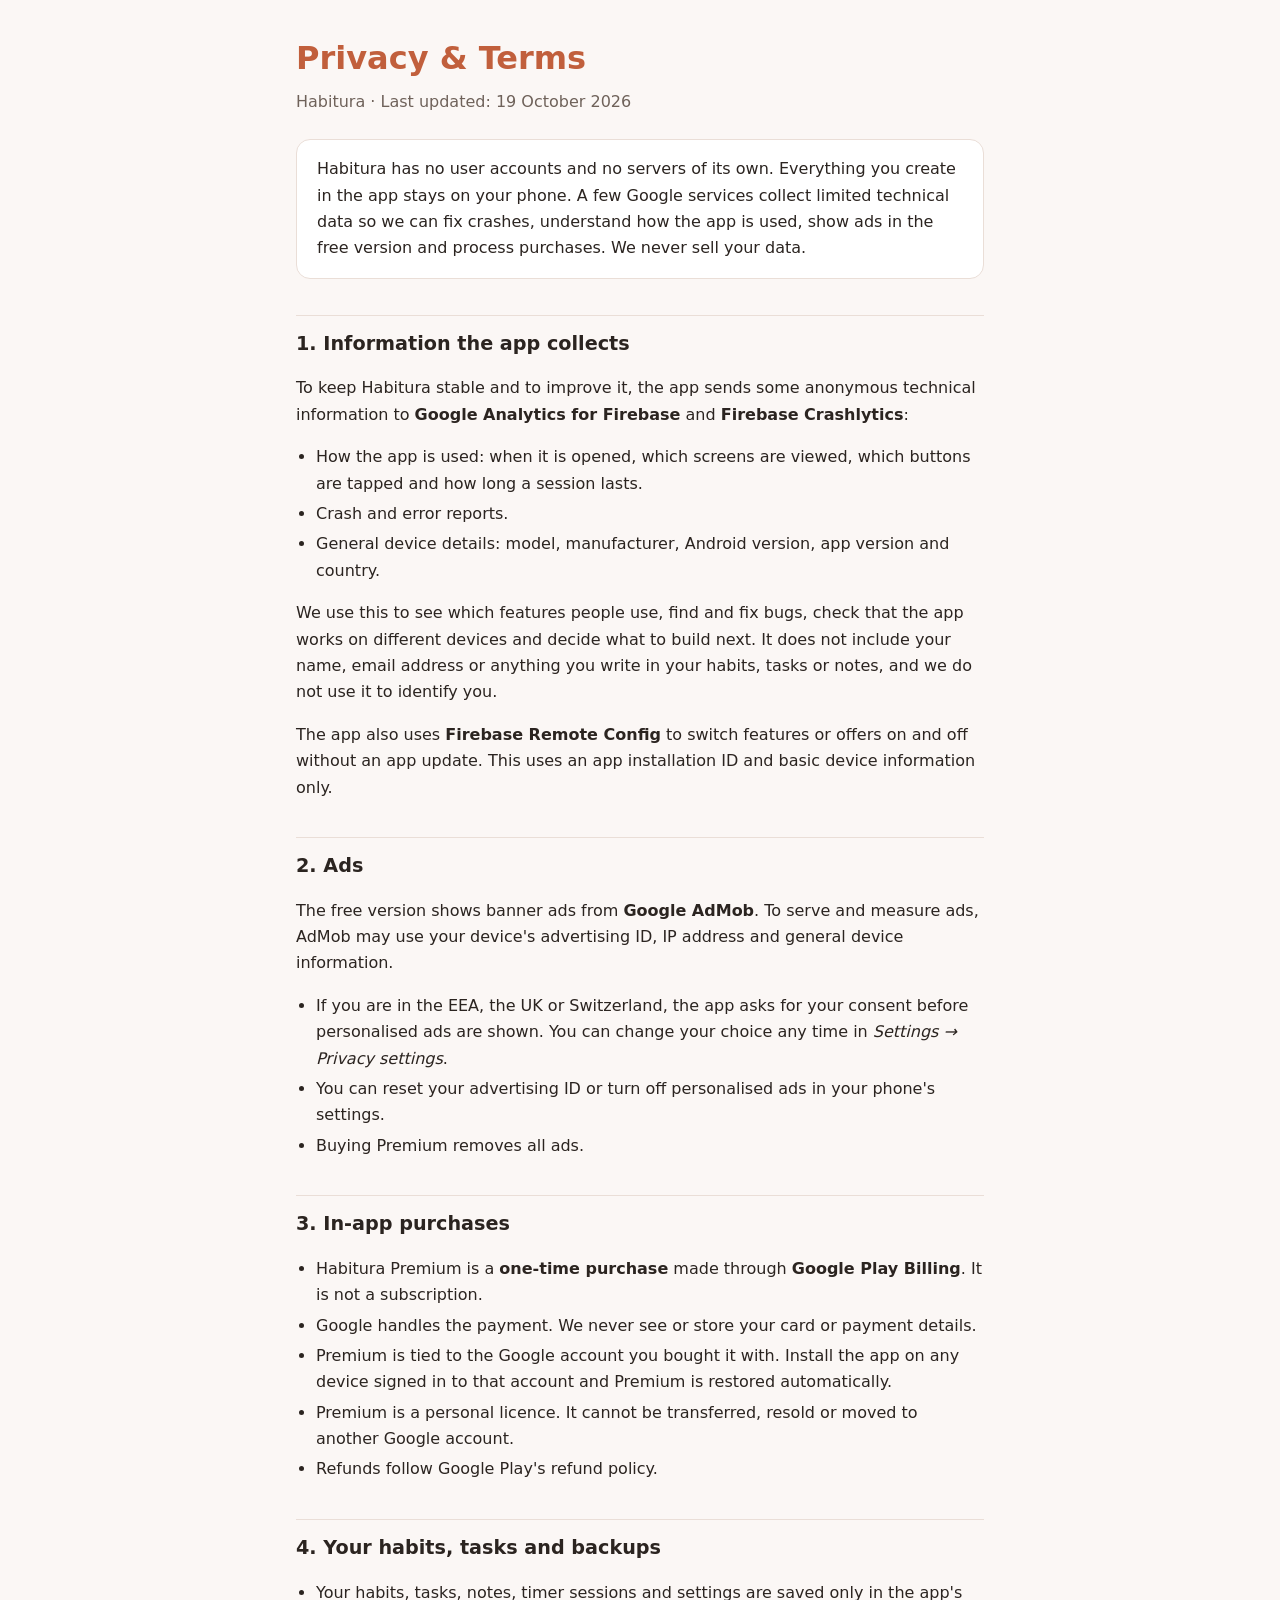
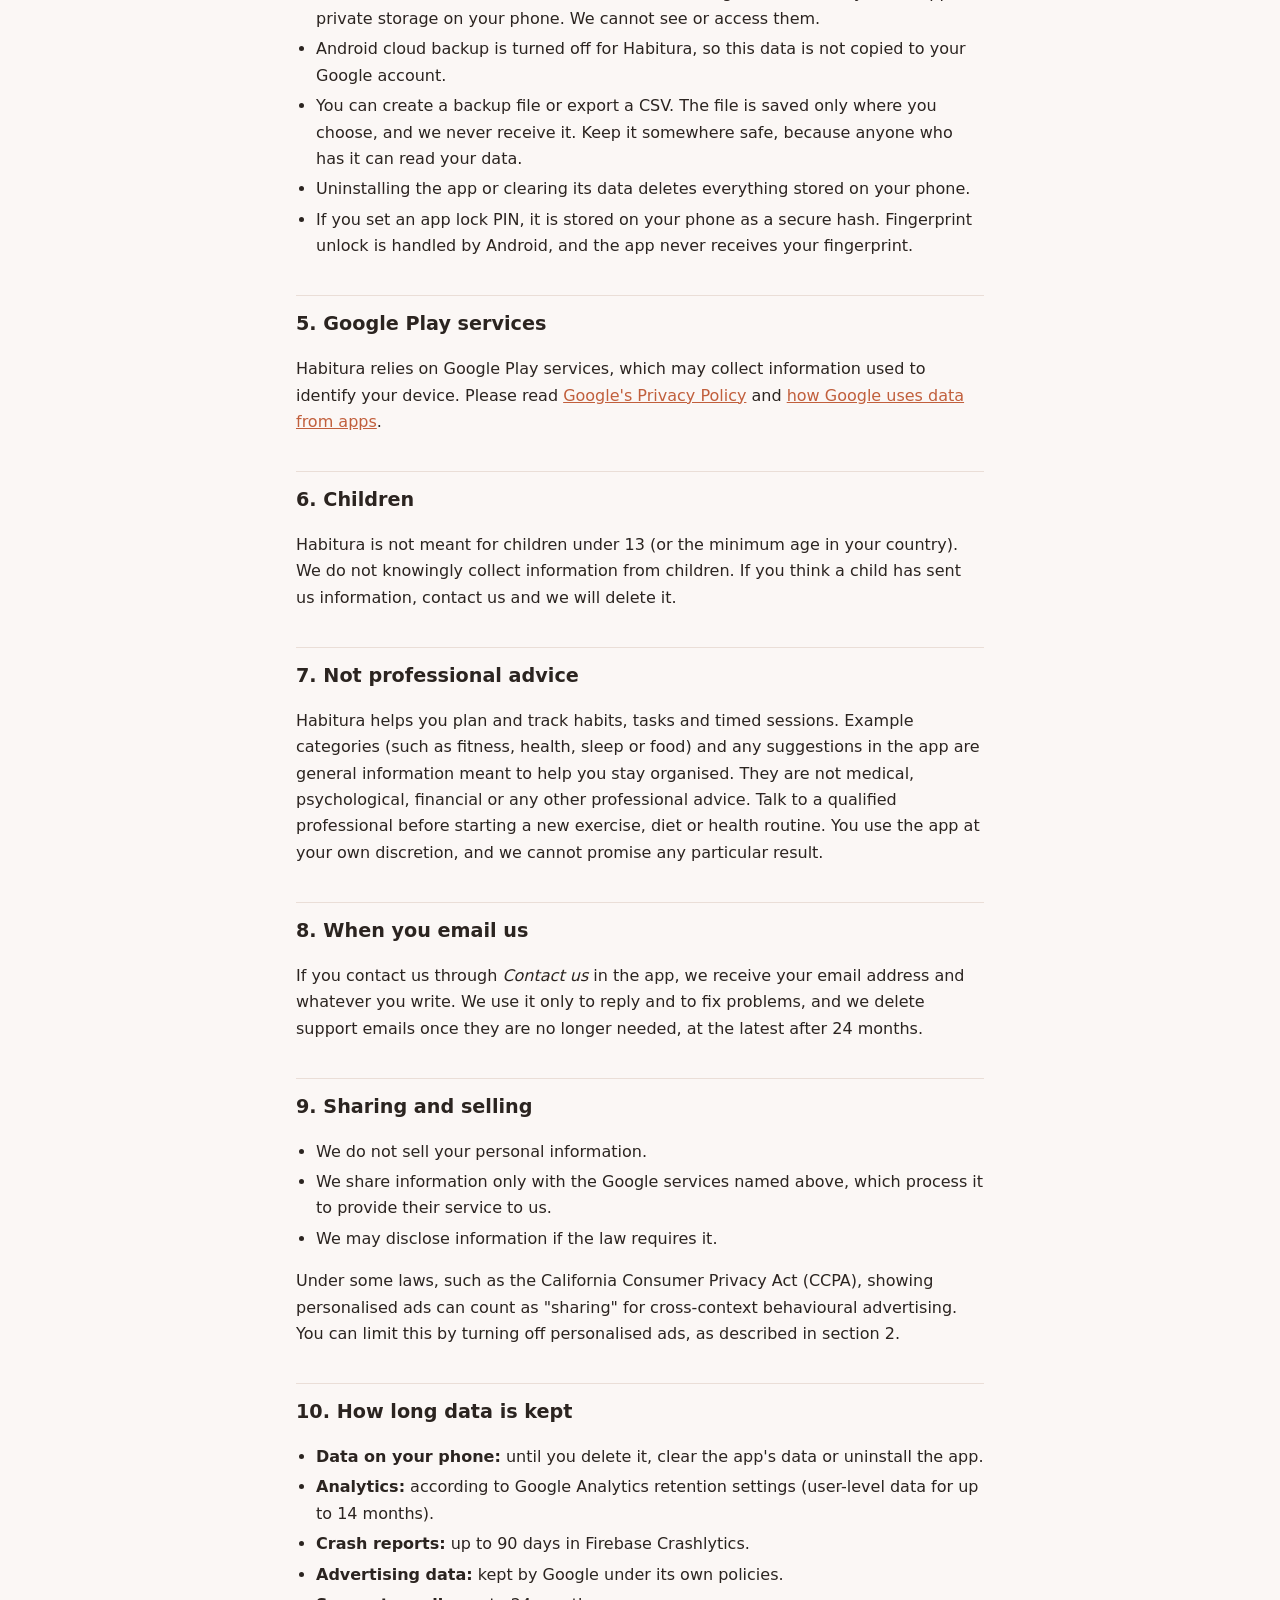
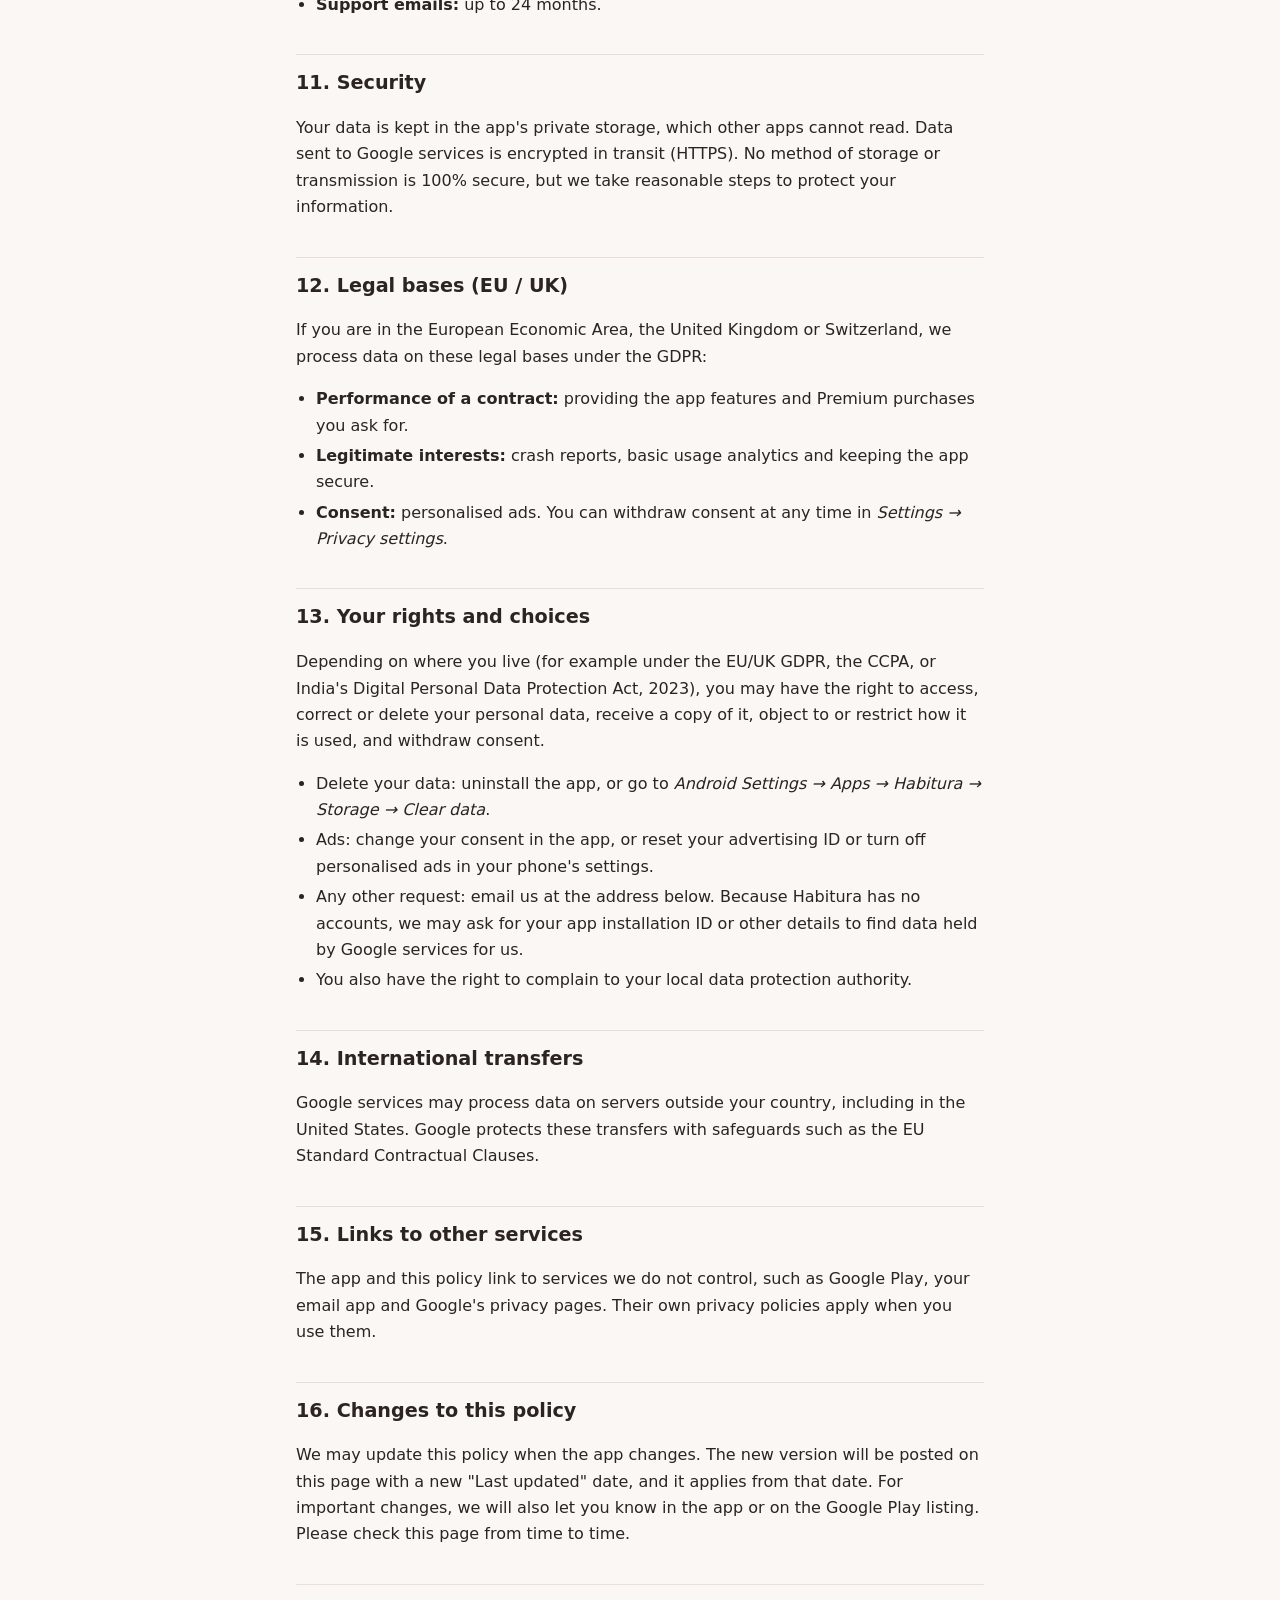
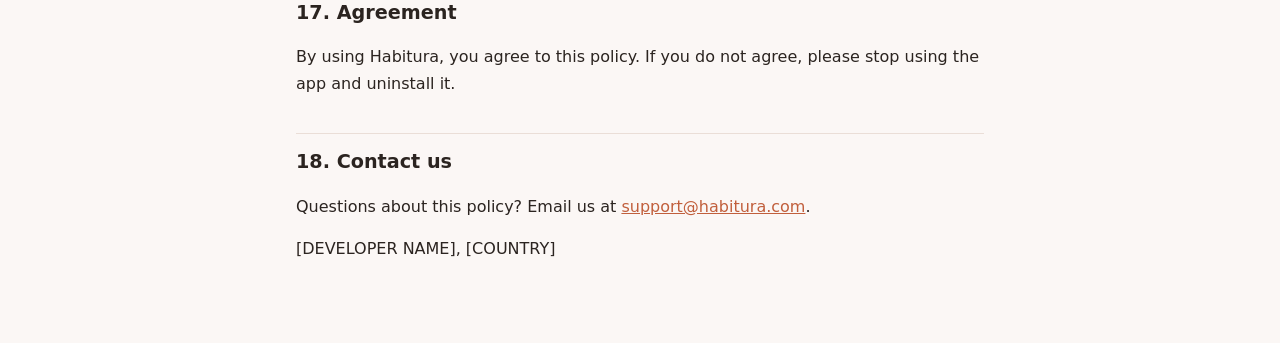
==== privacy-policy.html @ deff8e63 "Add Habitura privacy policy page Co-Authored-By: Claude Opus 5.5 <noreply@anthropic.com>" ====
<!doctype html>
<html lang="en">
<head>
<meta charset="utf-8">
<meta name="viewport" content="width=device-width, initial-scale=1">
<title>Habitura Privacy &amp; Terms</title>
<meta name="description" content="How the Habitura habit tracker app handles your information, plus the terms of using the app.">
<style>
  :root {
    --bg: #fbf7f5;
    --surface: #ffffff;
    --text: #2b2420;
    --muted: #6f625a;
    --accent: #c15f3c;
    --border: #eaded7;
  }
  @media (prefers-color-scheme: dark) {
    :root {
      --bg: #1b1715;
      --surface: #241f1c;
      --text: #f1e9e4;
      --muted: #b8aaa1;
      --accent: #e08a68;
      --border: #3a322d;
    }
  }
  * { box-sizing: border-box; }
  body {
    margin: 0;
    background: var(--bg);
    color: var(--text);
    font: 16px/1.65 system-ui, -apple-system, "Segoe UI", Roboto, sans-serif;
  }
  main { max-width: 720px; margin: 0 auto; padding: 32px 16px 64px; }
  h1 { font-size: 2rem; margin: 0 0 4px; color: var(--accent); }
  h2 { font-size: 1.2rem; margin: 36px 0 8px; padding-top: 12px; border-top: 1px solid var(--border); }
  .meta { color: var(--muted); margin: 0 0 24px; }
  a { color: var(--accent); }
  ul { padding-left: 20px; }
  li { margin: 4px 0; }
  .card {
    background: var(--surface);
    border: 1px solid var(--border);
    border-radius: 14px;
    padding: 16px 20px;
  }
</style>
</head>
<body>
<main>

<h1>Privacy &amp; Terms</h1>
<p class="meta">Habitura · Last updated: 19 October 2026</p>

<div class="card">
  <p style="margin:0">Habitura has no user accounts and no servers of its own. Everything you create in the app
  stays on your phone. A few Google services collect limited technical data so we can fix crashes, understand
  how the app is used, show ads in the free version and process purchases. We never sell your data.</p>
</div>

<h2>1. Information the app collects</h2>
<p>To keep Habitura stable and to improve it, the app sends some anonymous technical information to
<strong>Google Analytics for Firebase</strong> and <strong>Firebase Crashlytics</strong>:</p>
<ul>
  <li>How the app is used: when it is opened, which screens are viewed, which buttons are tapped and how long a session lasts.</li>
  <li>Crash and error reports.</li>
  <li>General device details: model, manufacturer, Android version, app version and country.</li>
</ul>
<p>We use this to see which features people use, find and fix bugs, check that the app works on different
devices and decide what to build next. It does not include your name, email address or anything you write
in your habits, tasks or notes, and we do not use it to identify you.</p>
<p>The app also uses <strong>Firebase Remote Config</strong> to switch features or offers on and off without an
app update. This uses an app installation ID and basic device information only.</p>

<h2>2. Ads</h2>
<p>The free version shows banner ads from <strong>Google AdMob</strong>. To serve and measure ads, AdMob may use
your device's advertising ID, IP address and general device information.</p>
<ul>
  <li>If you are in the EEA, the UK or Switzerland, the app asks for your consent before personalised ads are shown. You can change your choice any time in <em>Settings → Privacy settings</em>.</li>
  <li>You can reset your advertising ID or turn off personalised ads in your phone's settings.</li>
  <li>Buying Premium removes all ads.</li>
</ul>

<h2>3. In-app purchases</h2>
<ul>
  <li>Habitura Premium is a <strong>one-time purchase</strong> made through <strong>Google Play Billing</strong>. It is not a subscription.</li>
  <li>Google handles the payment. We never see or store your card or payment details.</li>
  <li>Premium is tied to the Google account you bought it with. Install the app on any device signed in to that account and Premium is restored automatically.</li>
  <li>Premium is a personal licence. It cannot be transferred, resold or moved to another Google account.</li>
  <li>Refunds follow Google Play's refund policy.</li>
</ul>

<h2>4. Your habits, tasks and backups</h2>
<ul>
  <li>Your habits, tasks, notes, timer sessions and settings are saved only in the app's private storage on your phone. We cannot see or access them.</li>
  <li>Android cloud backup is turned off for Habitura, so this data is not copied to your Google account.</li>
  <li>You can create a backup file or export a CSV. The file is saved only where you choose, and we never receive it. Keep it somewhere safe, because anyone who has it can read your data.</li>
  <li>Uninstalling the app or clearing its data deletes everything stored on your phone.</li>
  <li>If you set an app lock PIN, it is stored on your phone as a secure hash. Fingerprint unlock is handled by Android, and the app never receives your fingerprint.</li>
</ul>

<h2>5. Google Play services</h2>
<p>Habitura relies on Google Play services, which may collect information used to identify your device.
Please read <a href="https://policies.google.com/privacy" target="_blank" rel="noopener">Google's Privacy Policy</a>
and <a href="https://policies.google.com/technologies/partner-sites" target="_blank" rel="noopener">how Google uses data from apps</a>.</p>

<h2>6. Children</h2>
<p>Habitura is not meant for children under 13 (or the minimum age in your country). We do not knowingly collect
information from children. If you think a child has sent us information, contact us and we will delete it.</p>

<h2>7. Not professional advice</h2>
<p>Habitura helps you plan and track habits, tasks and timed sessions. Example categories (such as fitness, health,
sleep or food) and any suggestions in the app are general information meant to help you stay organised. They are
not medical, psychological, financial or any other professional advice. Talk to a qualified professional before
starting a new exercise, diet or health routine. You use the app at your own discretion, and we cannot promise any
particular result.</p>

<h2>8. When you email us</h2>
<p>If you contact us through <em>Contact us</em> in the app, we receive your email address and whatever you write.
We use it only to reply and to fix problems, and we delete support emails once they are no longer needed,
at the latest after 24 months.</p>

<h2>9. Sharing and selling</h2>
<ul>
  <li>We do not sell your personal information.</li>
  <li>We share information only with the Google services named above, which process it to provide their service to us.</li>
  <li>We may disclose information if the law requires it.</li>
</ul>
<p>Under some laws, such as the California Consumer Privacy Act (CCPA), showing personalised ads can count as
"sharing" for cross-context behavioural advertising. You can limit this by turning off personalised ads, as described in section 2.</p>

<h2>10. How long data is kept</h2>
<ul>
  <li><strong>Data on your phone:</strong> until you delete it, clear the app's data or uninstall the app.</li>
  <li><strong>Analytics:</strong> according to Google Analytics retention settings (user-level data for up to 14 months).</li>
  <li><strong>Crash reports:</strong> up to 90 days in Firebase Crashlytics.</li>
  <li><strong>Advertising data:</strong> kept by Google under its own policies.</li>
  <li><strong>Support emails:</strong> up to 24 months.</li>
</ul>

<h2>11. Security</h2>
<p>Your data is kept in the app's private storage, which other apps cannot read. Data sent to Google services is
encrypted in transit (HTTPS). No method of storage or transmission is 100% secure, but we take reasonable steps
to protect your information.</p>

<h2>12. Legal bases (EU / UK)</h2>
<p>If you are in the European Economic Area, the United Kingdom or Switzerland, we process data on these legal bases under the GDPR:</p>
<ul>
  <li><strong>Performance of a contract:</strong> providing the app features and Premium purchases you ask for.</li>
  <li><strong>Legitimate interests:</strong> crash reports, basic usage analytics and keeping the app secure.</li>
  <li><strong>Consent:</strong> personalised ads. You can withdraw consent at any time in <em>Settings → Privacy settings</em>.</li>
</ul>

<h2>13. Your rights and choices</h2>
<p>Depending on where you live (for example under the EU/UK GDPR, the CCPA, or India's Digital Personal Data
Protection Act, 2023), you may have the right to access, correct or delete your personal data, receive a copy of it,
object to or restrict how it is used, and withdraw consent.</p>
<ul>
  <li>Delete your data: uninstall the app, or go to <em>Android Settings → Apps → Habitura → Storage → Clear data</em>.</li>
  <li>Ads: change your consent in the app, or reset your advertising ID or turn off personalised ads in your phone's settings.</li>
  <li>Any other request: email us at the address below. Because Habitura has no accounts, we may ask for your app installation ID or other details to find data held by Google services for us.</li>
  <li>You also have the right to complain to your local data protection authority.</li>
</ul>

<h2>14. International transfers</h2>
<p>Google services may process data on servers outside your country, including in the United States.
Google protects these transfers with safeguards such as the EU Standard Contractual Clauses.</p>

<h2>15. Links to other services</h2>
<p>The app and this policy link to services we do not control, such as Google Play, your email app and Google's
privacy pages. Their own privacy policies apply when you use them.</p>

<h2>16. Changes to this policy</h2>
<p>We may update this policy when the app changes. The new version will be posted on this page with a new
"Last updated" date, and it applies from that date. For important changes, we will also let you know in the app or
on the Google Play listing. Please check this page from time to time.</p>

<h2>17. Agreement</h2>
<p>By using Habitura, you agree to this policy. If you do not agree, please stop using the app and uninstall it.</p>

<h2>18. Contact us</h2>
<p>Questions about this policy? Email us at
<a href="mailto:support@habitura.com">support@habitura.com</a>.</p>
<p>[DEVELOPER NAME], [COUNTRY]</p>

</main>
</body>
</html>
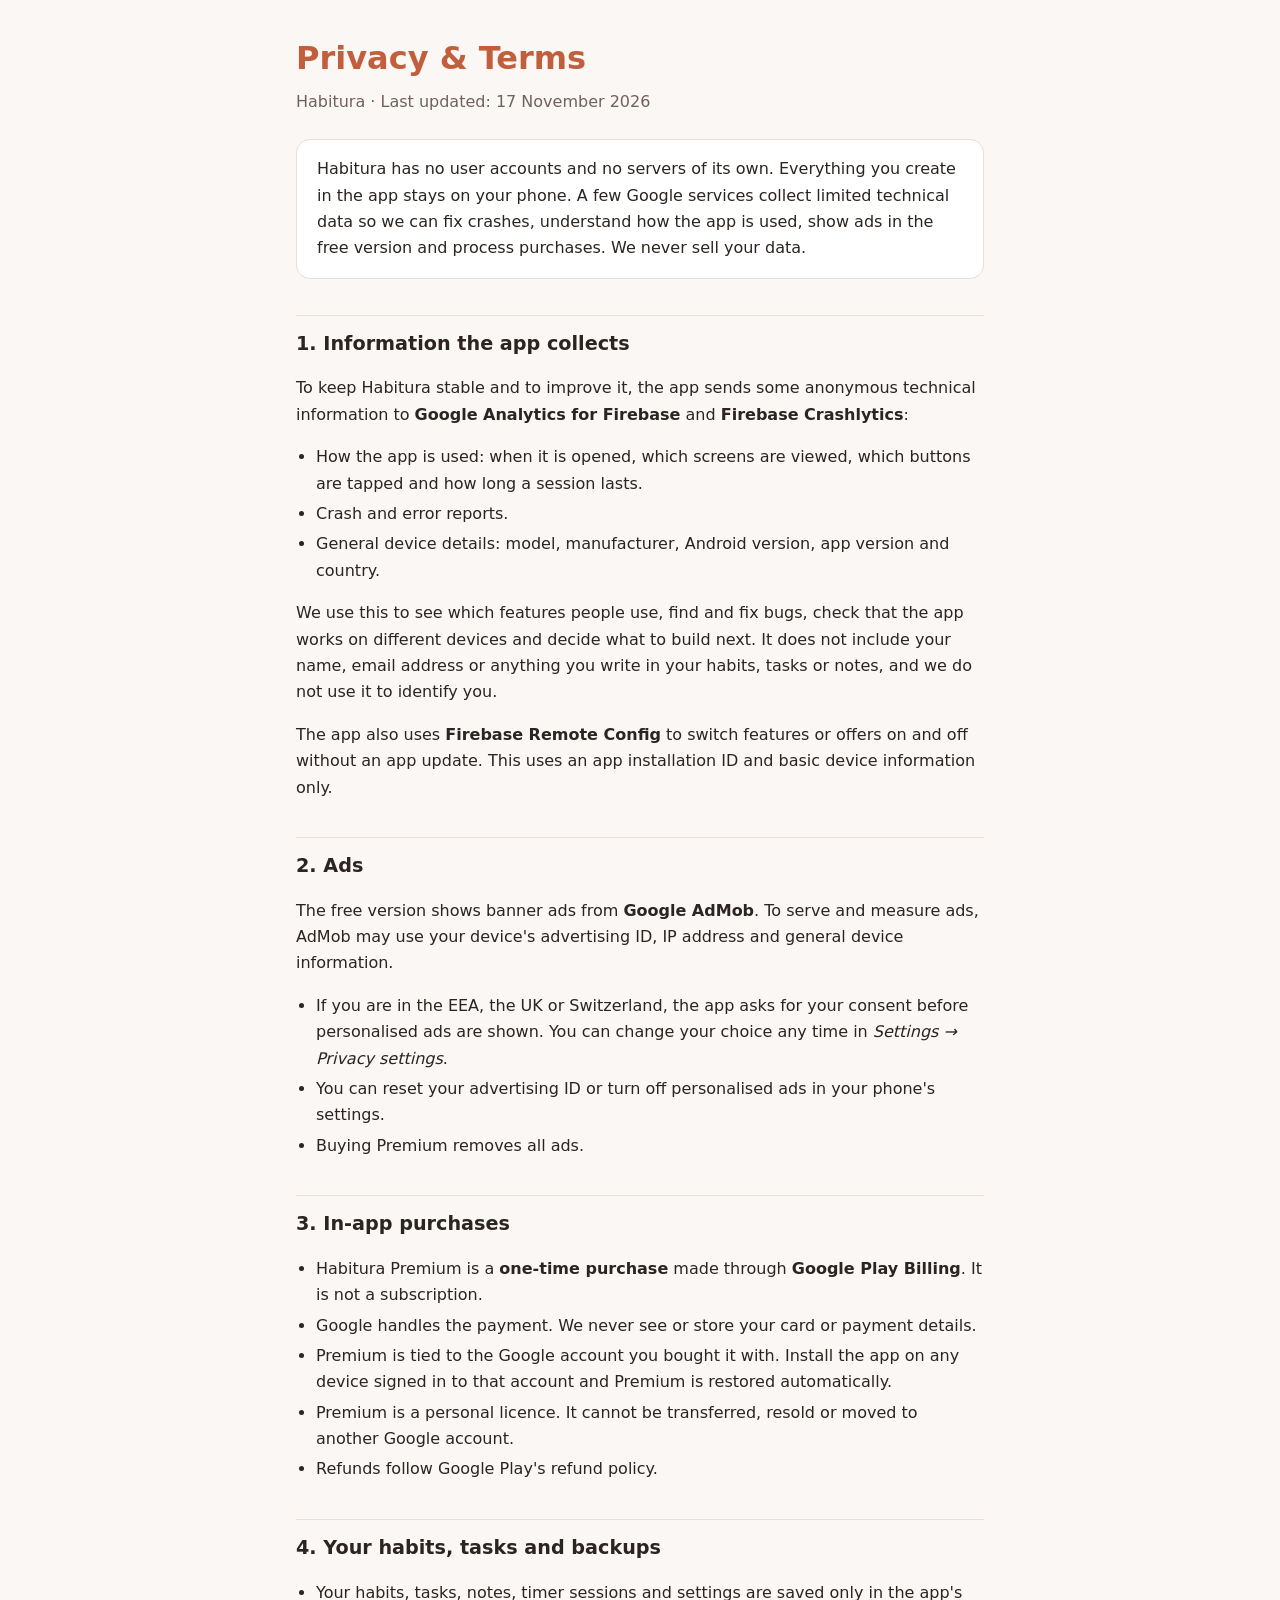
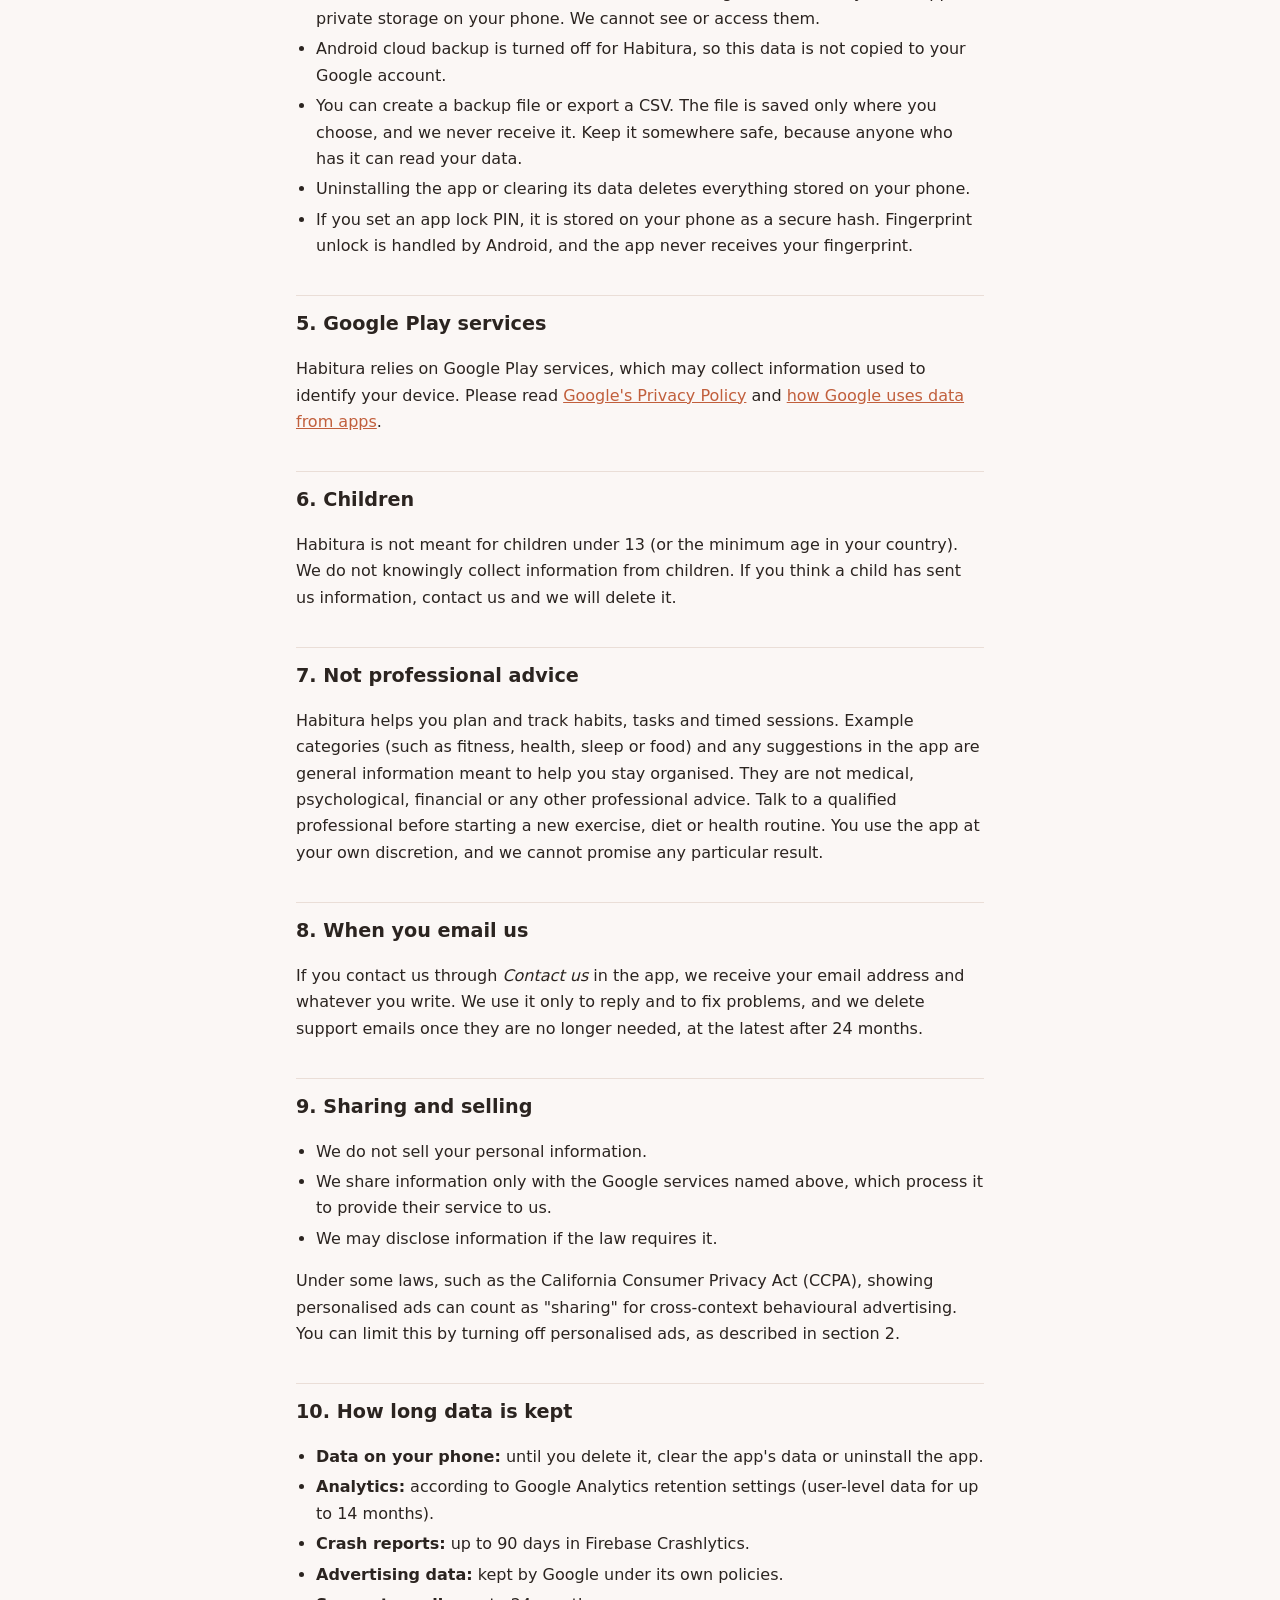
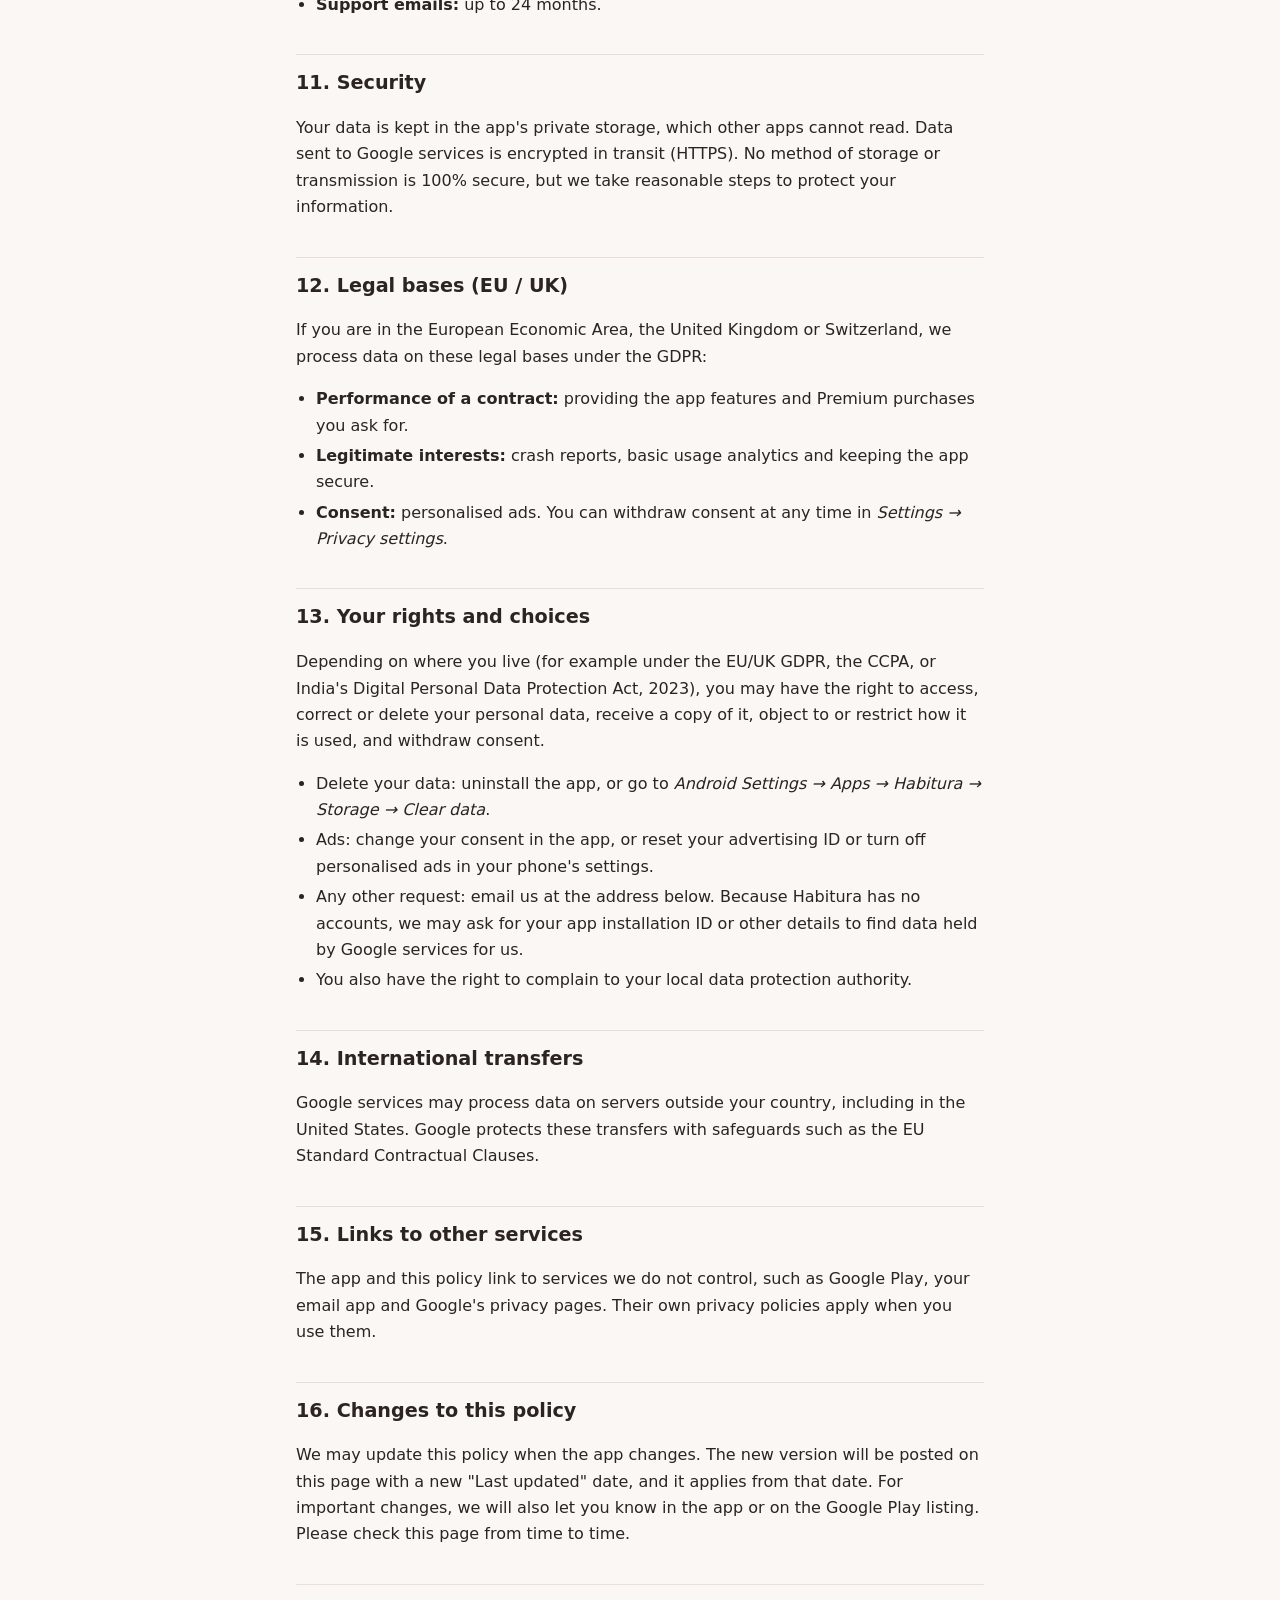
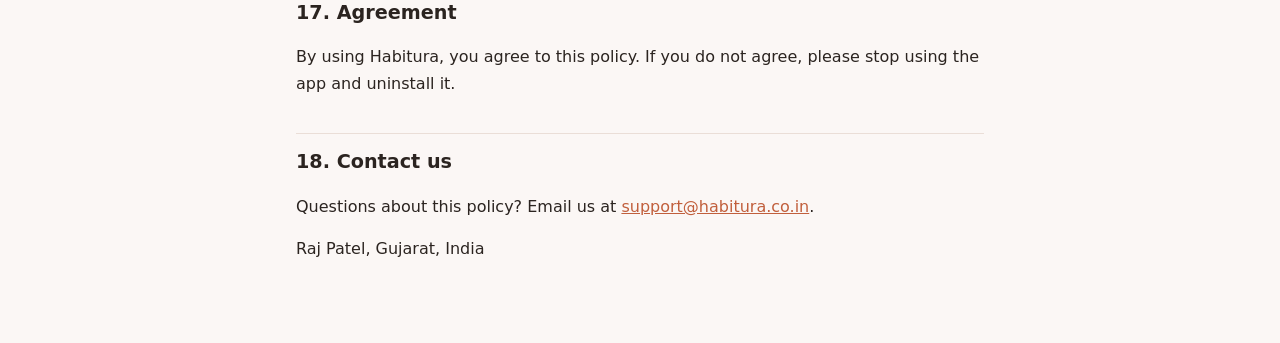
==== commit 99198936: "Fill developer details, update contact email and date Co-Authored-By: Claude Opus 5.5 <noreply@anthr" ====
--- a/privacy-policy.html
+++ b/privacy-policy.html
@@ -50,7 +50,7 @@
 <main>
 
 <h1>Privacy &amp; Terms</h1>
-<p class="meta">Habitura · Last updated: 19 October 2026</p>
+<p class="meta">Habitura · Last updated: 17 November 2026</p>
 
 <div class="card">
   <p style="margin:0">Habitura has no user accounts and no servers of its own. Everything you create in the app
@@ -180,8 +180,8 @@
 
 <h2>18. Contact us</h2>
 <p>Questions about this policy? Email us at
-<a href="mailto:support@habitura.com">support@habitura.com</a>.</p>
-<p>[DEVELOPER NAME], [COUNTRY]</p>
+<a href="mailto:support@habitura.co.in">support@habitura.co.in</a>.</p>
+<p>Raj Patel, Gujarat, India</p>
 
 </main>
 </body>
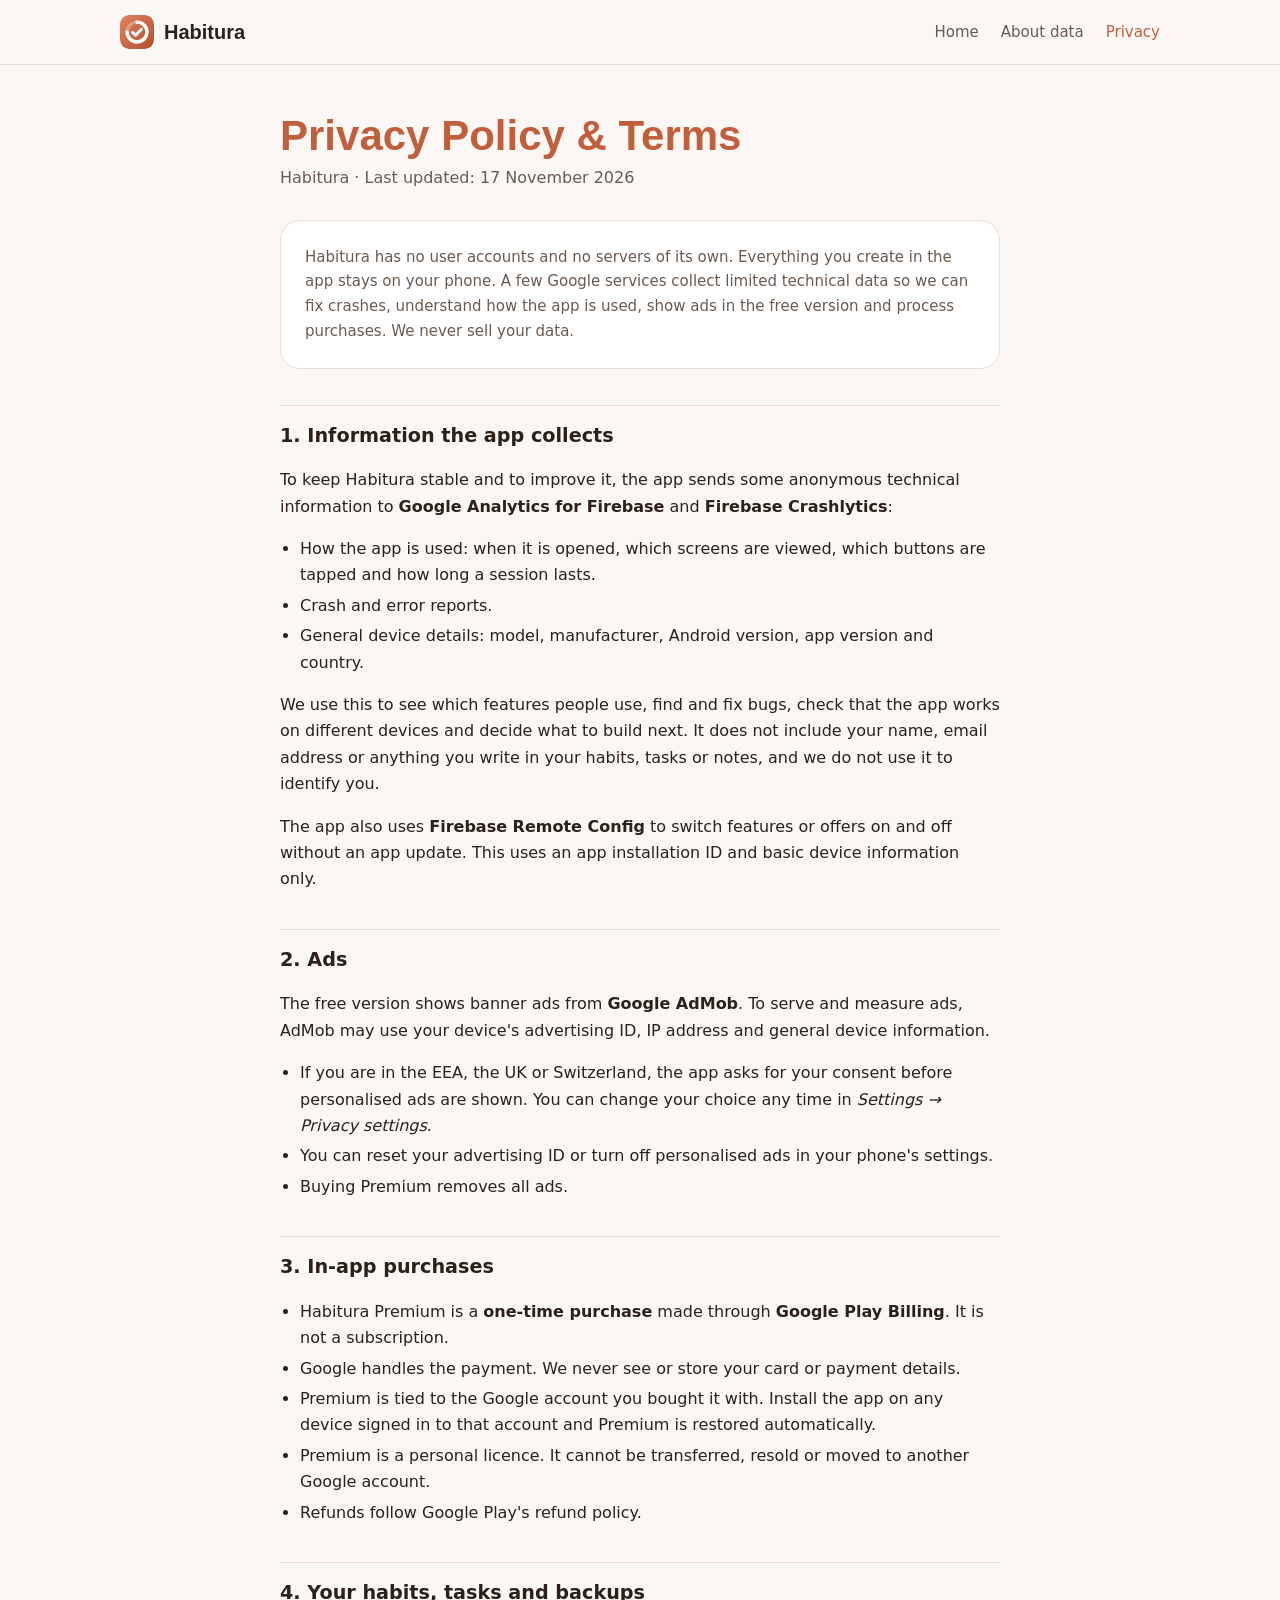
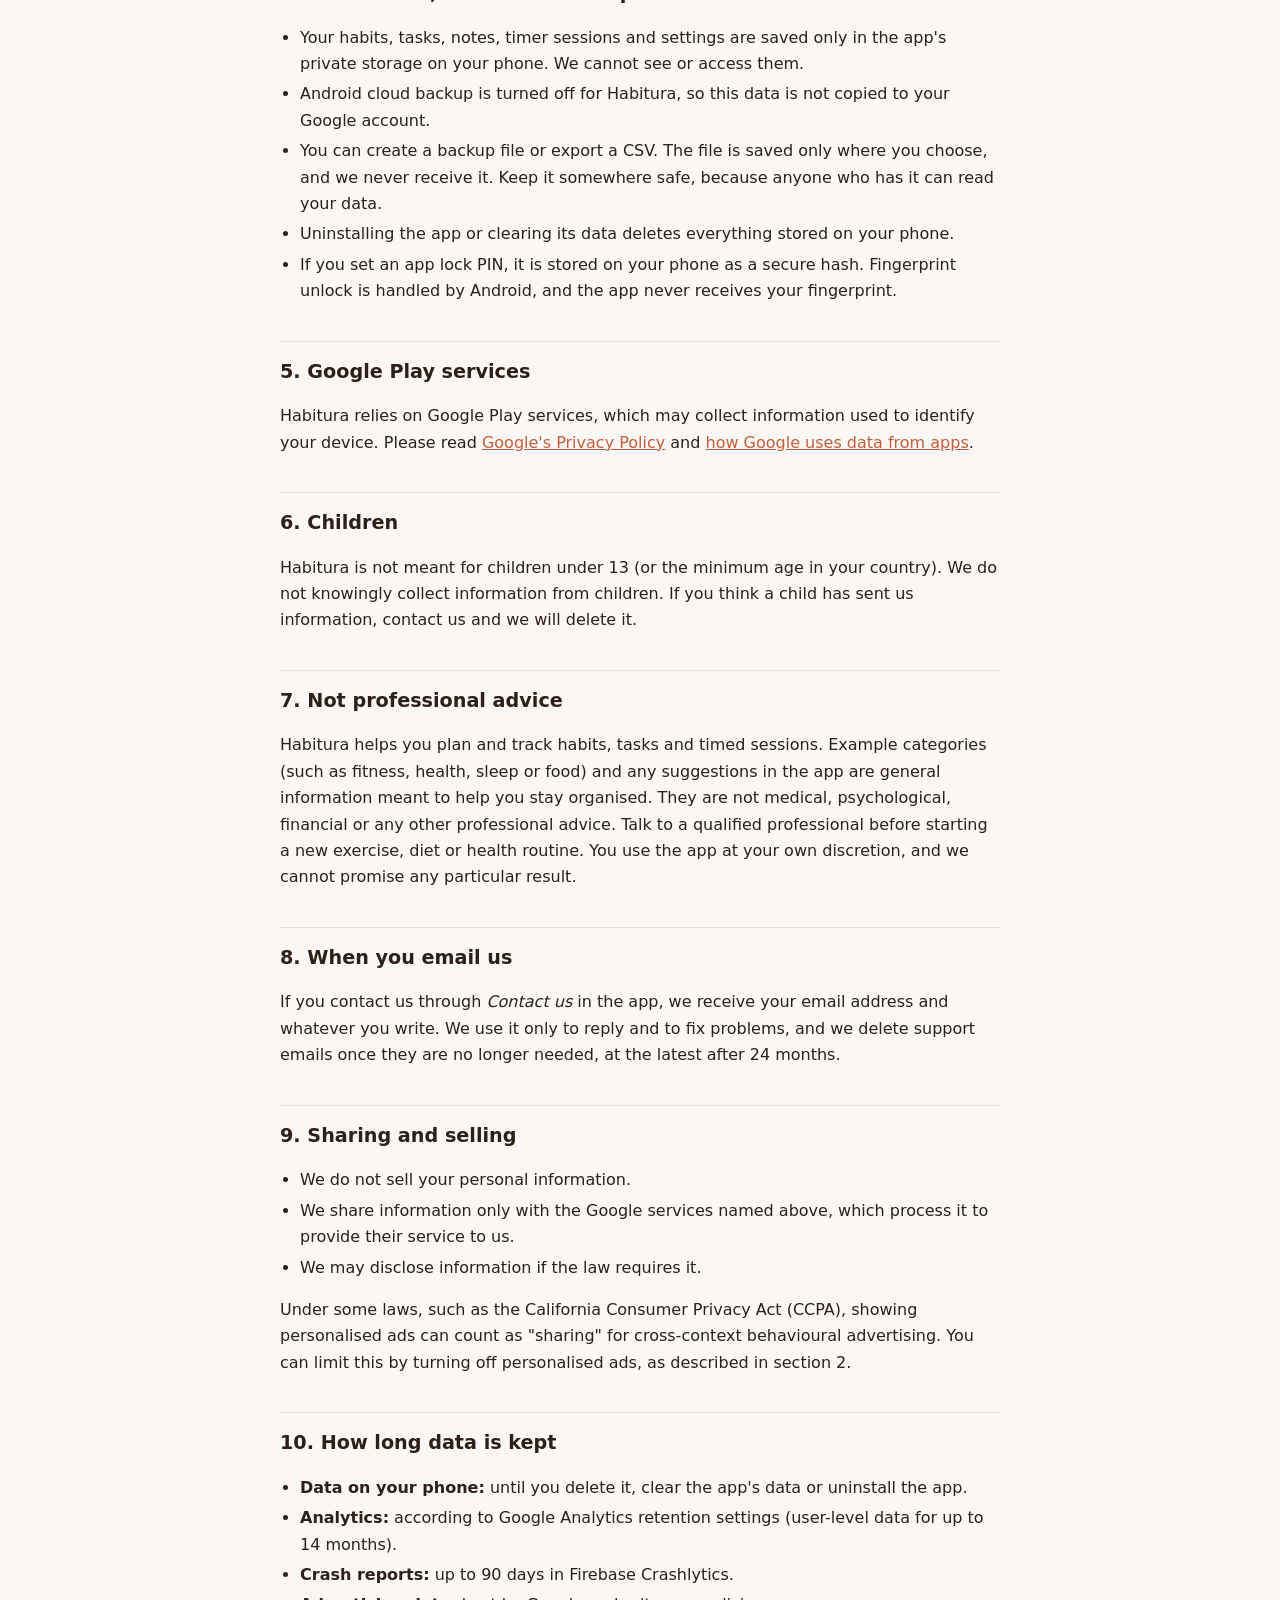
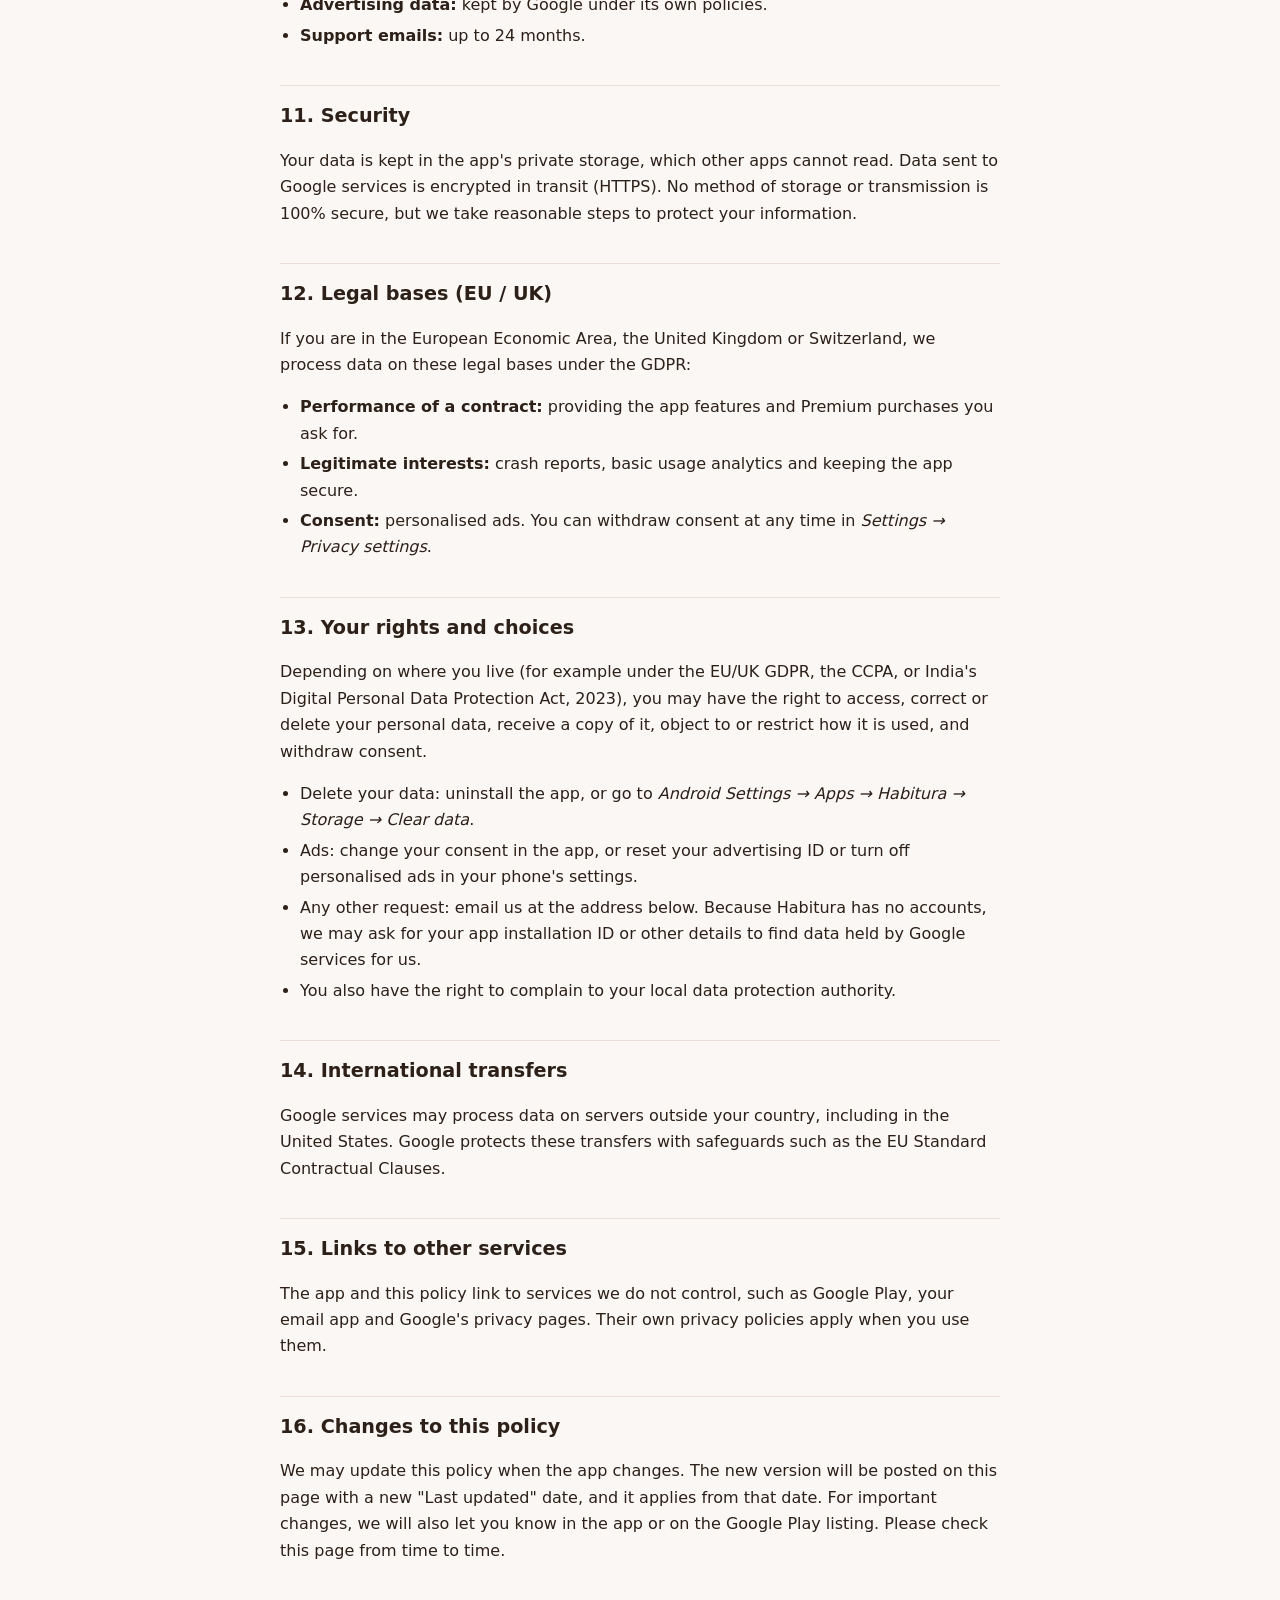
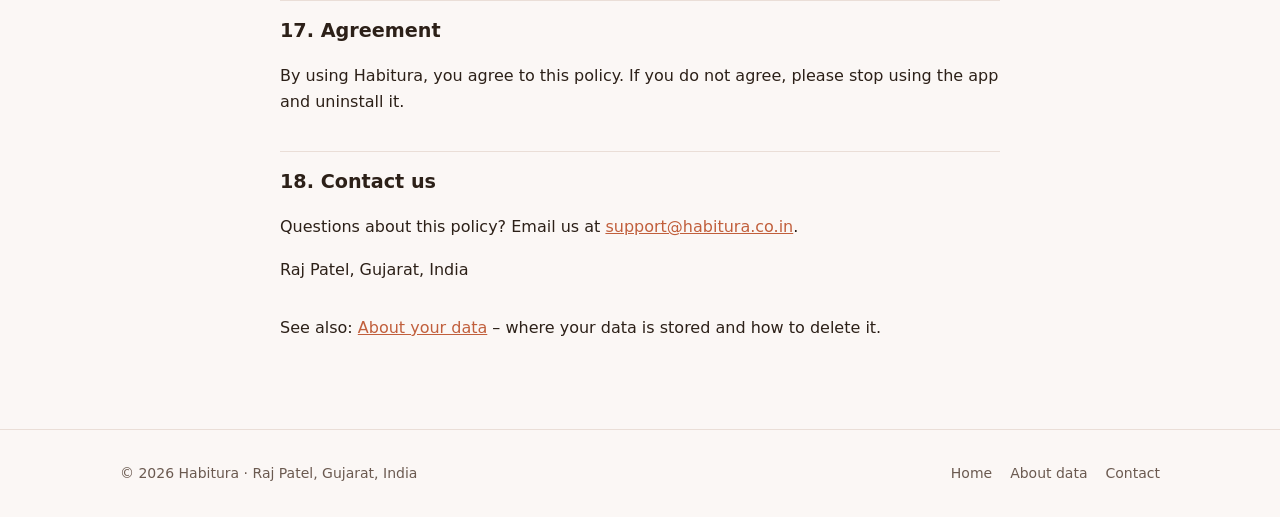
==== commit f0ed12e8: "Add Habitura website: home, privacy policy and about data pages - Landing page with features, screen" ====
--- a/privacy-policy.html
+++ b/privacy-policy.html
@@ -1,188 +1,6 @@
 <!doctype html>
-<html lang="en">
-<head>
-<meta charset="utf-8">
-<meta name="viewport" content="width=device-width, initial-scale=1">
-<title>Habitura Privacy &amp; Terms</title>
-<meta name="description" content="How the Habitura habit tracker app handles your information, plus the terms of using the app.">
-<style>
-  :root {
-    --bg: #fbf7f5;
-    --surface: #ffffff;
-    --text: #2b2420;
-    --muted: #6f625a;
-    --accent: #c15f3c;
-    --border: #eaded7;
-  }
-  @media (prefers-color-scheme: dark) {
-    :root {
-      --bg: #1b1715;
-      --surface: #241f1c;
-      --text: #f1e9e4;
-      --muted: #b8aaa1;
-      --accent: #e08a68;
-      --border: #3a322d;
-    }
-  }
-  * { box-sizing: border-box; }
-  body {
-    margin: 0;
-    background: var(--bg);
-    color: var(--text);
-    font: 16px/1.65 system-ui, -apple-system, "Segoe UI", Roboto, sans-serif;
-  }
-  main { max-width: 720px; margin: 0 auto; padding: 32px 16px 64px; }
-  h1 { font-size: 2rem; margin: 0 0 4px; color: var(--accent); }
-  h2 { font-size: 1.2rem; margin: 36px 0 8px; padding-top: 12px; border-top: 1px solid var(--border); }
-  .meta { color: var(--muted); margin: 0 0 24px; }
-  a { color: var(--accent); }
-  ul { padding-left: 20px; }
-  li { margin: 4px 0; }
-  .card {
-    background: var(--surface);
-    border: 1px solid var(--border);
-    border-radius: 14px;
-    padding: 16px 20px;
-  }
-</style>
-</head>
-<body>
-<main>
-
-<h1>Privacy &amp; Terms</h1>
-<p class="meta">Habitura · Last updated: 17 November 2026</p>
-
-<div class="card">
-  <p style="margin:0">Habitura has no user accounts and no servers of its own. Everything you create in the app
-  stays on your phone. A few Google services collect limited technical data so we can fix crashes, understand
-  how the app is used, show ads in the free version and process purchases. We never sell your data.</p>
-</div>
-
-<h2>1. Information the app collects</h2>
-<p>To keep Habitura stable and to improve it, the app sends some anonymous technical information to
-<strong>Google Analytics for Firebase</strong> and <strong>Firebase Crashlytics</strong>:</p>
-<ul>
-  <li>How the app is used: when it is opened, which screens are viewed, which buttons are tapped and how long a session lasts.</li>
-  <li>Crash and error reports.</li>
-  <li>General device details: model, manufacturer, Android version, app version and country.</li>
-</ul>
-<p>We use this to see which features people use, find and fix bugs, check that the app works on different
-devices and decide what to build next. It does not include your name, email address or anything you write
-in your habits, tasks or notes, and we do not use it to identify you.</p>
-<p>The app also uses <strong>Firebase Remote Config</strong> to switch features or offers on and off without an
-app update. This uses an app installation ID and basic device information only.</p>
-
-<h2>2. Ads</h2>
-<p>The free version shows banner ads from <strong>Google AdMob</strong>. To serve and measure ads, AdMob may use
-your device's advertising ID, IP address and general device information.</p>
-<ul>
-  <li>If you are in the EEA, the UK or Switzerland, the app asks for your consent before personalised ads are shown. You can change your choice any time in <em>Settings → Privacy settings</em>.</li>
-  <li>You can reset your advertising ID or turn off personalised ads in your phone's settings.</li>
-  <li>Buying Premium removes all ads.</li>
-</ul>
-
-<h2>3. In-app purchases</h2>
-<ul>
-  <li>Habitura Premium is a <strong>one-time purchase</strong> made through <strong>Google Play Billing</strong>. It is not a subscription.</li>
-  <li>Google handles the payment. We never see or store your card or payment details.</li>
-  <li>Premium is tied to the Google account you bought it with. Install the app on any device signed in to that account and Premium is restored automatically.</li>
-  <li>Premium is a personal licence. It cannot be transferred, resold or moved to another Google account.</li>
-  <li>Refunds follow Google Play's refund policy.</li>
-</ul>
-
-<h2>4. Your habits, tasks and backups</h2>
-<ul>
-  <li>Your habits, tasks, notes, timer sessions and settings are saved only in the app's private storage on your phone. We cannot see or access them.</li>
-  <li>Android cloud backup is turned off for Habitura, so this data is not copied to your Google account.</li>
-  <li>You can create a backup file or export a CSV. The file is saved only where you choose, and we never receive it. Keep it somewhere safe, because anyone who has it can read your data.</li>
-  <li>Uninstalling the app or clearing its data deletes everything stored on your phone.</li>
-  <li>If you set an app lock PIN, it is stored on your phone as a secure hash. Fingerprint unlock is handled by Android, and the app never receives your fingerprint.</li>
-</ul>
-
-<h2>5. Google Play services</h2>
-<p>Habitura relies on Google Play services, which may collect information used to identify your device.
-Please read <a href="https://policies.google.com/privacy" target="_blank" rel="noopener">Google's Privacy Policy</a>
-and <a href="https://policies.google.com/technologies/partner-sites" target="_blank" rel="noopener">how Google uses data from apps</a>.</p>
-
-<h2>6. Children</h2>
-<p>Habitura is not meant for children under 13 (or the minimum age in your country). We do not knowingly collect
-information from children. If you think a child has sent us information, contact us and we will delete it.</p>
-
-<h2>7. Not professional advice</h2>
-<p>Habitura helps you plan and track habits, tasks and timed sessions. Example categories (such as fitness, health,
-sleep or food) and any suggestions in the app are general information meant to help you stay organised. They are
-not medical, psychological, financial or any other professional advice. Talk to a qualified professional before
-starting a new exercise, diet or health routine. You use the app at your own discretion, and we cannot promise any
-particular result.</p>
-
-<h2>8. When you email us</h2>
-<p>If you contact us through <em>Contact us</em> in the app, we receive your email address and whatever you write.
-We use it only to reply and to fix problems, and we delete support emails once they are no longer needed,
-at the latest after 24 months.</p>
-
-<h2>9. Sharing and selling</h2>
-<ul>
-  <li>We do not sell your personal information.</li>
-  <li>We share information only with the Google services named above, which process it to provide their service to us.</li>
-  <li>We may disclose information if the law requires it.</li>
-</ul>
-<p>Under some laws, such as the California Consumer Privacy Act (CCPA), showing personalised ads can count as
-"sharing" for cross-context behavioural advertising. You can limit this by turning off personalised ads, as described in section 2.</p>
-
-<h2>10. How long data is kept</h2>
-<ul>
-  <li><strong>Data on your phone:</strong> until you delete it, clear the app's data or uninstall the app.</li>
-  <li><strong>Analytics:</strong> according to Google Analytics retention settings (user-level data for up to 14 months).</li>
-  <li><strong>Crash reports:</strong> up to 90 days in Firebase Crashlytics.</li>
-  <li><strong>Advertising data:</strong> kept by Google under its own policies.</li>
-  <li><strong>Support emails:</strong> up to 24 months.</li>
-</ul>
-
-<h2>11. Security</h2>
-<p>Your data is kept in the app's private storage, which other apps cannot read. Data sent to Google services is
-encrypted in transit (HTTPS). No method of storage or transmission is 100% secure, but we take reasonable steps
-to protect your information.</p>
-
-<h2>12. Legal bases (EU / UK)</h2>
-<p>If you are in the European Economic Area, the United Kingdom or Switzerland, we process data on these legal bases under the GDPR:</p>
-<ul>
-  <li><strong>Performance of a contract:</strong> providing the app features and Premium purchases you ask for.</li>
-  <li><strong>Legitimate interests:</strong> crash reports, basic usage analytics and keeping the app secure.</li>
-  <li><strong>Consent:</strong> personalised ads. You can withdraw consent at any time in <em>Settings → Privacy settings</em>.</li>
-</ul>
-
-<h2>13. Your rights and choices</h2>
-<p>Depending on where you live (for example under the EU/UK GDPR, the CCPA, or India's Digital Personal Data
-Protection Act, 2023), you may have the right to access, correct or delete your personal data, receive a copy of it,
-object to or restrict how it is used, and withdraw consent.</p>
-<ul>
-  <li>Delete your data: uninstall the app, or go to <em>Android Settings → Apps → Habitura → Storage → Clear data</em>.</li>
-  <li>Ads: change your consent in the app, or reset your advertising ID or turn off personalised ads in your phone's settings.</li>
-  <li>Any other request: email us at the address below. Because Habitura has no accounts, we may ask for your app installation ID or other details to find data held by Google services for us.</li>
-  <li>You also have the right to complain to your local data protection authority.</li>
-</ul>
-
-<h2>14. International transfers</h2>
-<p>Google services may process data on servers outside your country, including in the United States.
-Google protects these transfers with safeguards such as the EU Standard Contractual Clauses.</p>
-
-<h2>15. Links to other services</h2>
-<p>The app and this policy link to services we do not control, such as Google Play, your email app and Google's
-privacy pages. Their own privacy policies apply when you use them.</p>
-
-<h2>16. Changes to this policy</h2>
-<p>We may update this policy when the app changes. The new version will be posted on this page with a new
-"Last updated" date, and it applies from that date. For important changes, we will also let you know in the app or
-on the Google Play listing. Please check this page from time to time.</p>
-
-<h2>17. Agreement</h2>
-<p>By using Habitura, you agree to this policy. If you do not agree, please stop using the app and uninstall it.</p>
-
-<h2>18. Contact us</h2>
-<p>Questions about this policy? Email us at
-<a href="mailto:support@habitura.co.in">support@habitura.co.in</a>.</p>
-<p>Raj Patel, Gujarat, India</p>
-
-</main>
-</body>
-</html>
+<html lang="en"><head><meta charset="utf-8">
+<title>Habitura Privacy Policy</title>
+<meta http-equiv="refresh" content="0; url=privacy-policy/">
+<link rel="canonical" href="privacy-policy/">
+</head><body><p>Moved to <a href="privacy-policy/">Habitura Privacy Policy</a>.</p></body></html>
